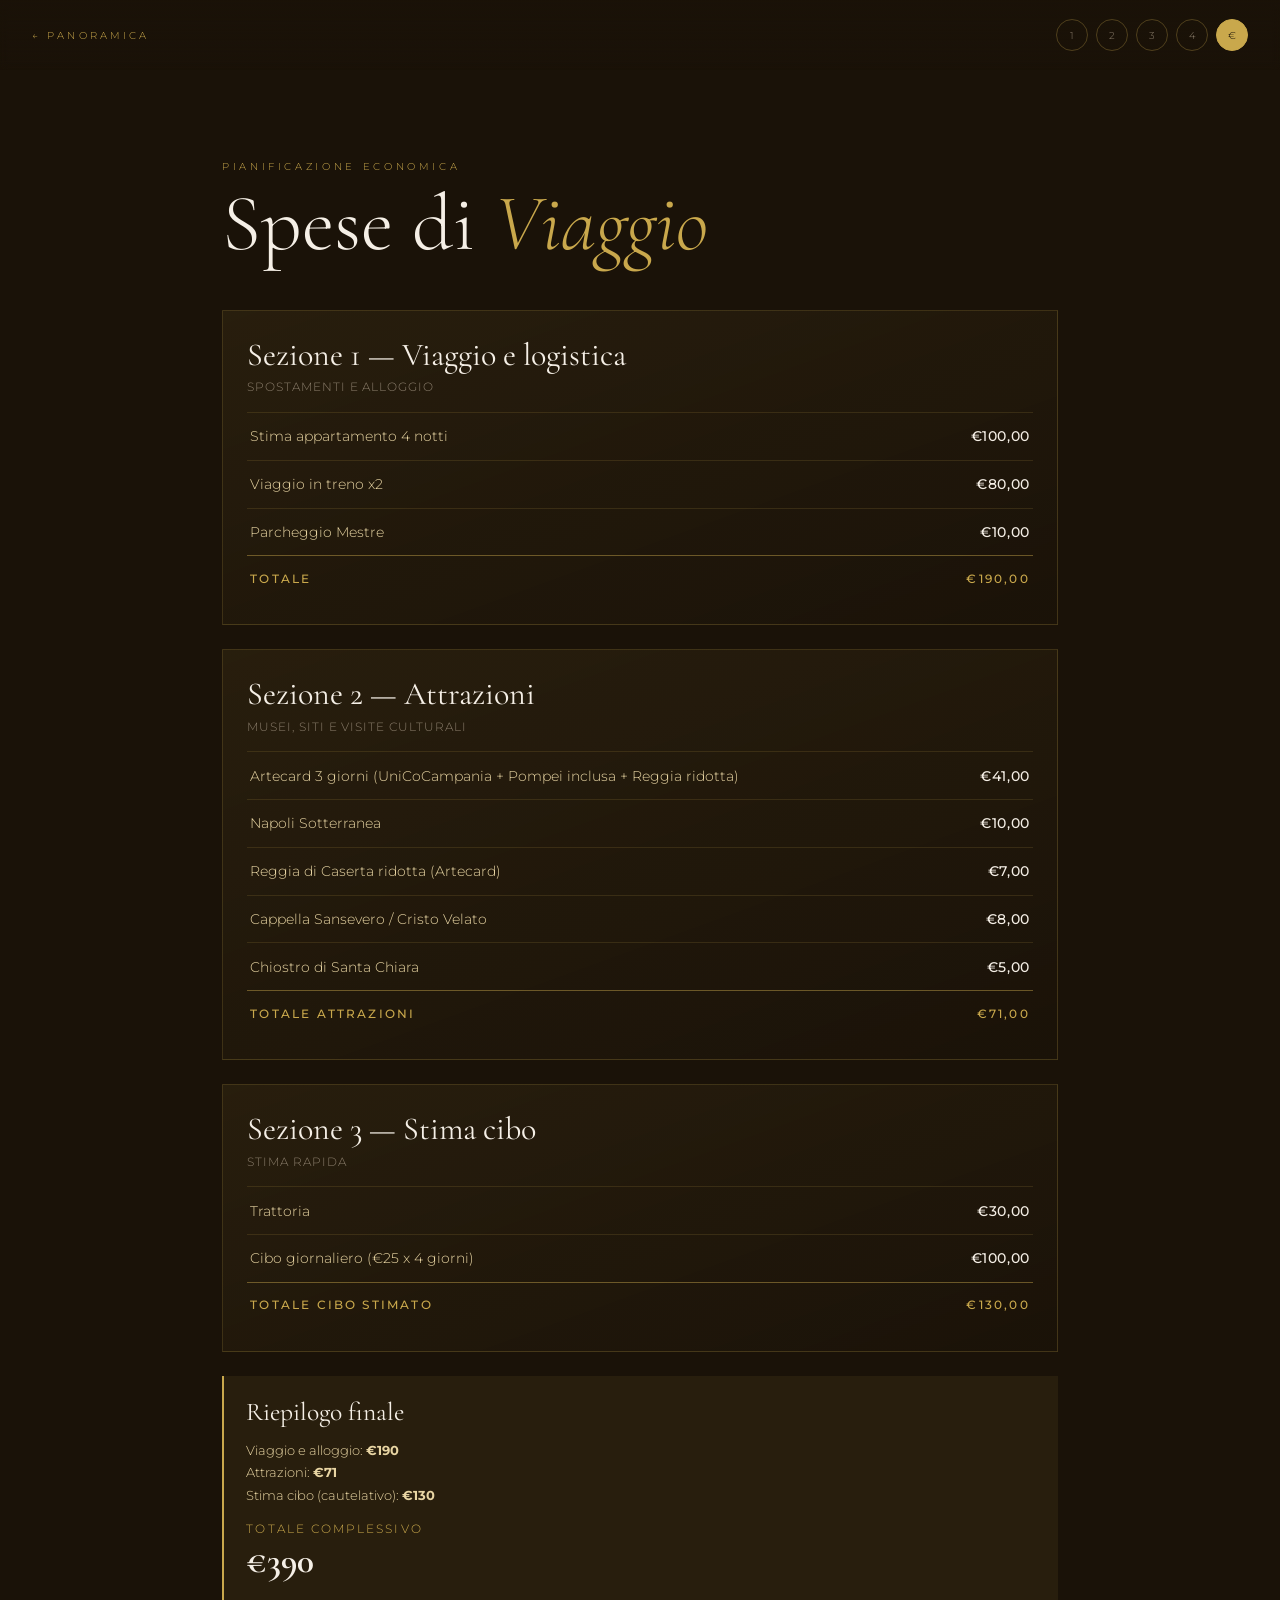
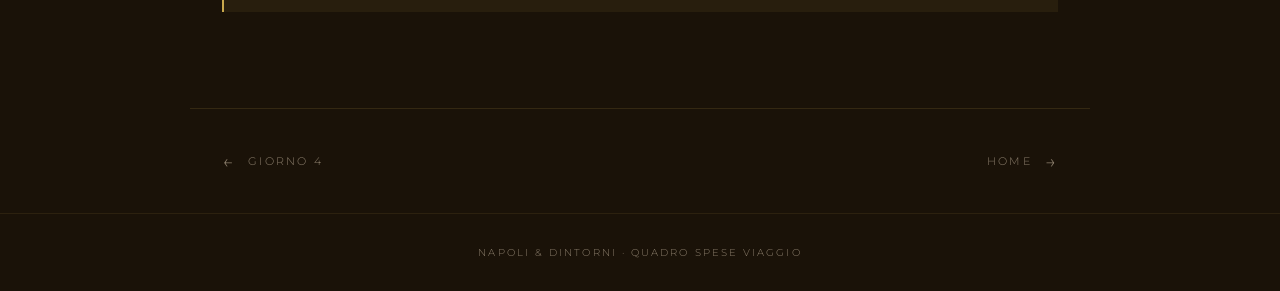
==== files/spese.html @ b8b54634 "Add files via upload" ====
<!DOCTYPE html>
<html lang="it">
<head>
<meta charset="UTF-8">
<meta name="viewport" content="width=device-width, initial-scale=1.0">
<title>Spese — Napoli &amp; Dintorni</title>
<link href="https://fonts.googleapis.com/css2?family=Cormorant+Garamond:ital,wght@0,300;0,400;0,600;1,300;1,400&family=Montserrat:wght@300;400;500;600&display=swap" rel="stylesheet">
<link rel="stylesheet" href="shared.css">
<style>
  .spese-hero {
    padding: 10rem 2rem 3rem;
    max-width: 900px;
    margin: 0 auto;
  }

  .spese-hero p {
    font-size: 0.65rem;
    letter-spacing: 0.35em;
    text-transform: uppercase;
    color: var(--gold);
    margin-bottom: 0.8rem;
  }

  .spese-hero h1 {
    font-family: 'Cormorant Garamond', serif;
    font-size: clamp(2.4rem, 7vw, 5rem);
    font-weight: 300;
    line-height: 0.95;
  }

  .spese-hero h1 em {
    font-style: italic;
    color: var(--gold);
  }

  .spese-grid {
    max-width: 900px;
    margin: 0 auto;
    padding: 0 2rem 6rem;
    display: grid;
    gap: 1.5rem;
  }

  .expense-card {
    border: 1px solid rgba(201,168,76,0.2);
    background: linear-gradient(160deg, rgba(201,168,76,0.08), rgba(26,18,8,0.35));
    padding: 1.5rem;
  }

  .expense-card h2 {
    font-family: 'Cormorant Garamond', serif;
    font-size: 2rem;
    font-weight: 400;
    margin-bottom: 0.35rem;
  }

  .expense-card .section-note {
    color: var(--warm-gray);
    font-size: 0.75rem;
    letter-spacing: 0.08em;
    text-transform: uppercase;
    margin-bottom: 1.1rem;
  }

  .expense-table {
    width: 100%;
    border-collapse: collapse;
  }

  .expense-table td {
    border-top: 1px solid rgba(201,168,76,0.15);
    padding: 0.9rem 0.2rem;
    font-size: 0.9rem;
    color: var(--light-gold);
  }

  .expense-table td:last-child {
    text-align: right;
    color: var(--cream);
    font-weight: 500;
    letter-spacing: 0.04em;
    white-space: nowrap;
  }

  .expense-table tr.total-row td {
    border-top: 1px solid rgba(201,168,76,0.45);
    color: var(--gold);
    font-weight: 500;
    text-transform: uppercase;
    font-size: 0.76rem;
    letter-spacing: 0.18em;
  }

  .expense-table tr.blank td:last-child {
    color: rgba(245,239,230,0.45);
    letter-spacing: 0.12em;
  }

  .summary-box {
    border-left: 2px solid var(--gold);
    background: rgba(201,168,76,0.08);
    padding: 1.3rem 1.4rem;
  }

  .summary-box h3 {
    font-family: 'Cormorant Garamond', serif;
    font-size: 1.6rem;
    font-weight: 400;
    margin-bottom: 0.7rem;
  }

  .summary-box p {
    color: var(--light-gold);
    font-size: 0.83rem;
    line-height: 1.7;
  }

  .summary-box .grand-total {
    display: block;
    margin: 1rem 0 0.6rem;
    color: var(--gold);
    letter-spacing: 0.18em;
    text-transform: uppercase;
    font-size: 0.72rem;
  }

  .summary-box .grand-total strong {
    display: block;
    font-family: 'Cormorant Garamond', serif;
    font-size: 2.2rem;
    letter-spacing: 0;
    text-transform: none;
    color: var(--cream);
    margin-top: 0.15rem;
  }

  @media (max-width: 600px) {
    .spese-hero { padding: 8rem 1.2rem 2rem; }
    .spese-grid { padding: 0 1.2rem 4.5rem; }
    .expense-card { padding: 1.2rem; }
  }
</style>
</head>
<body>

<nav class="top-nav">
  <a href="index.html" class="nav-home">← Panoramica</a>
  <div class="nav-days">
    <a href="giorno1.html">1</a>
    <a href="giorno2.html">2</a>
    <a href="giorno3.html">3</a>
    <a href="giorno4.html">4</a>
    <a href="spese.html" class="active">€</a>
  </div>
</nav>

<header class="spese-hero">
  <p>Pianificazione economica</p>
  <h1>Spese di <em>Viaggio</em></h1>
</header>

<main class="spese-grid">
  <section class="expense-card">
    <h2>Sezione 1 — Viaggio e logistica</h2>
    <p class="section-note">Spostamenti e Alloggio</p>
    <table class="expense-table">
      <tr>
        <td>Stima  appartamento 4 notti</td>
        <td>€100,00</td>
      </tr>
      <tr>
        <td>Viaggio in treno x2</td>
        <td>€80,00</td>
      </tr>
      <tr>
        <td>Parcheggio Mestre</td>
        <td>€10,00</td>
      </tr>
      <tr class="total-row">
        <td>Totale</td>
        <td>€190,00</td>
      </tr>
    </table>
  </section>

  <section class="expense-card">
    <h2>Sezione 2 — Attrazioni</h2>
    <p class="section-note">Musei, siti e visite culturali</p>
    <table class="expense-table">
      <tr>
        <td>Artecard 3 giorni (UniCoCampania + Pompei inclusa + Reggia ridotta)</td>
        <td>€41,00</td>
      </tr>
      <tr>
        <td>Napoli Sotterranea</td>
        <td>€10,00</td>
      </tr>
      <tr>
        <td>Reggia di Caserta ridotta (Artecard)</td>
        <td>€7,00</td>
      </tr>
      <tr>
        <td>Cappella Sansevero / Cristo Velato</td>
        <td>€8,00</td>
      </tr>
      <tr>
        <td>Chiostro di Santa Chiara</td>
        <td>€5,00</td>
      </tr>
      <tr class="total-row">
        <td>Totale attrazioni</td>
        <td>€71,00</td>
      </tr>
    </table>
  </section>

  <section class="expense-card">
    <h2>Sezione 3 — Stima cibo</h2>
    <p class="section-note">Stima rapida</p>
    <table class="expense-table">
      <tr>
        <td>Trattoria</td>
        <td>€30,00</td>
      </tr>
      <tr>
        <td>Cibo giornaliero (€25 x 4 giorni)</td>
        <td>€100,00</td>
      </tr>
      <tr class="total-row">
        <td>Totale cibo stimato</td>
        <td>€130,00</td>
      </tr>
    </table>
  </section>

  <aside class="summary-box">
    <h3>Riepilogo finale</h3>
    <p>Viaggio e alloggio: <strong>€190</strong><br>Attrazioni: <strong>€71</strong><br>Stima cibo (cautelativo): <strong>€130</strong></p>
    <span class="grand-total">Totale complessivo<strong>€390</strong></span>
  </aside>
</main>

<div class="bottom-nav">
  <a href="giorno4.html" class="prev">Giorno 4</a>
  <a href="index.html" class="next">Home</a>
</div>

<footer>
  <p>Napoli &amp; Dintorni · Quadro spese viaggio</p>
</footer>

</body>
</html>
---- files/shared.css ----
/* shared.css — Napoli Viaggio */
:root {
  --cream: #F5EFE6;
  --dark: #1A1208;
  --gold: #C9A84C;
  --rust: #B85C30;
  --warm-gray: #8A7D6B;
  --light-gold: #E8D5A3;
}

* { margin: 0; padding: 0; box-sizing: border-box; }

body {
  background: var(--dark);
  color: var(--cream);
  font-family: 'Montserrat', sans-serif;
  font-weight: 300;
  overflow-x: hidden;
}

/* NAV */
.top-nav {
  position: fixed;
  top: 0; left: 0; right: 0;
  z-index: 100;
  display: flex;
  align-items: center;
  justify-content: space-between;
  padding: 1.2rem 2rem;
  background: linear-gradient(to bottom, rgba(26,18,8,0.9), transparent);
  backdrop-filter: blur(4px);
}

.nav-home {
  font-size: 0.65rem;
  letter-spacing: 0.3em;
  text-transform: uppercase;
  color: var(--gold);
  text-decoration: none;
  transition: opacity 0.3s;
}
.nav-home:hover { opacity: 0.7; }

.nav-days {
  display: flex;
  gap: 0.5rem;
}

.nav-days a {
  width: 32px; height: 32px;
  border: 1px solid rgba(201,168,76,0.3);
  border-radius: 50%;
  display: flex; align-items: center; justify-content: center;
  font-size: 0.65rem;
  color: var(--warm-gray);
  text-decoration: none;
  transition: all 0.3s;
}

.nav-days a.active {
  background: var(--gold);
  border-color: var(--gold);
  color: var(--dark);
}

.nav-days a:hover:not(.active) {
  border-color: var(--gold);
  color: var(--gold);
}

/* PAGE HERO */
.page-hero {
  position: relative;
  height: 75vh;
  min-height: 400px;
  display: flex;
  align-items: flex-end;
  padding: 4rem 3rem;
  overflow: hidden;
}

.page-hero-bg {
  position: absolute; inset: 0;
  background-size: cover;
  background-position: center;
  transform: scale(1.05);
  animation: heroZoom 10s ease-out forwards;
}

@keyframes heroZoom {
  from { transform: scale(1.05); }
  to   { transform: scale(1.0); }
}

.page-hero-bg::after {
  content: '';
  position: absolute; inset: 0;
  background: linear-gradient(to top, rgba(26,18,8,1) 0%, rgba(26,18,8,0.4) 50%, rgba(26,18,8,0.1) 100%);
}

.page-hero-content {
  position: relative;
  z-index: 2;
  animation: fadeUp 0.9s ease-out 0.2s both;
}

@keyframes fadeUp {
  from { opacity: 0; transform: translateY(30px); }
  to   { opacity: 1; transform: translateY(0); }
}

.day-eyebrow {
  font-size: 0.65rem;
  letter-spacing: 0.4em;
  color: var(--gold);
  text-transform: uppercase;
  margin-bottom: 0.8rem;
  display: block;
}

.page-hero h1 {
  font-family: 'Cormorant Garamond', serif;
  font-size: clamp(2.8rem, 7vw, 6rem);
  font-weight: 300;
  line-height: 0.95;
  letter-spacing: -0.02em;
}

.page-hero h1 em {
  font-style: italic;
  color: var(--gold);
}

/* CONTENT */
.day-content {
  max-width: 900px;
  margin: 0 auto;
  padding: 4rem 2rem 8rem;
}

/* FASCIA ORARIO */
.fascia {
  margin-bottom: 4rem;
}

.fascia-header {
  display: flex;
  align-items: center;
  gap: 1.5rem;
  margin-bottom: 2rem;
}

.fascia-tag {
  font-size: 0.6rem;
  letter-spacing: 0.35em;
  text-transform: uppercase;
  color: var(--dark);
  background: var(--gold);
  padding: 0.35rem 0.9rem;
  flex-shrink: 0;
}

.fascia-header hr {
  flex: 1;
  border: none;
  border-top: 1px solid rgba(201,168,76,0.2);
}

.fascia h2 {
  font-family: 'Cormorant Garamond', serif;
  font-size: clamp(1.8rem, 4vw, 2.6rem);
  font-weight: 400;
  line-height: 1.1;
  margin-bottom: 0.5rem;
  color: var(--cream);
}

.fascia-desc {
  color: var(--warm-gray);
  font-size: 0.85rem;
  line-height: 1.8;
  max-width: 600px;
  margin-bottom: 1.5rem;
}

.fascia-desc-wide {
  max-width: 900px;
}

/* LOCATION CARDS */
.locations {
  display: grid;
  grid-template-columns: repeat(auto-fit, minmax(260px, 1fr));
  gap: 1px;
  margin-top: 1.5rem;
}

.loc-card {
  position: relative;
  overflow: hidden;
  aspect-ratio: 4/3;
}

.loc-card img {
  width: 100%; height: 100%;
  object-fit: cover;
  filter: brightness(0.75);
  transition: transform 0.7s ease, filter 0.5s ease;
}

.loc-card:hover img {
  transform: scale(1.05);
  filter: brightness(0.55);
}

.loc-card-info {
  position: absolute;
  bottom: 0; left: 0; right: 0;
  padding: 1.5rem;
  background: linear-gradient(to top, rgba(26,18,8,0.95), transparent);
}

.loc-name {
  font-family: 'Cormorant Garamond', serif;
  font-size: 1.4rem;
  font-weight: 400;
  color: var(--cream);
  display: block;
}

.loc-detail {
  font-size: 0.65rem;
  letter-spacing: 0.2em;
  text-transform: uppercase;
  color: var(--gold);
  margin-top: 0.2rem;
  display: block;
}

/* INFO BOX */
.info-box {
  border-left: 2px solid var(--gold);
  padding: 1rem 1.5rem;
  background: rgba(201,168,76,0.07);
  margin-top: 1.5rem;
  font-size: 0.8rem;
  color: var(--light-gold);
  line-height: 1.8;
}

.info-box strong {
  color: var(--gold);
  font-weight: 500;
  letter-spacing: 0.05em;
}

/* BOTTOM NAV */
.bottom-nav {
  display: flex;
  justify-content: space-between;
  align-items: center;
  border-top: 1px solid rgba(201,168,76,0.15);
  padding: 2.5rem 2rem;
  max-width: 900px;
  margin: 0 auto;
}

.bottom-nav a {
  display: flex;
  align-items: center;
  gap: 0.8rem;
  text-decoration: none;
  font-size: 0.7rem;
  letter-spacing: 0.2em;
  text-transform: uppercase;
  color: var(--warm-gray);
  transition: color 0.3s;
}

.bottom-nav a:hover { color: var(--gold); }

.bottom-nav a.prev::before { content: '←'; font-size: 1.2rem; }
.bottom-nav a.next::after  { content: '→'; font-size: 1.2rem; }

footer {
  border-top: 1px solid rgba(201,168,76,0.1);
  padding: 2rem;
  text-align: center;
  color: var(--warm-gray);
  font-size: 0.65rem;
  letter-spacing: 0.2em;
  text-transform: uppercase;
}

@media (max-width: 600px) {
  .page-hero { padding: 2rem 1.5rem; }
  .day-content { padding: 2.5rem 1.2rem 5rem; }
  .top-nav { padding: 1rem 1.2rem; }
}
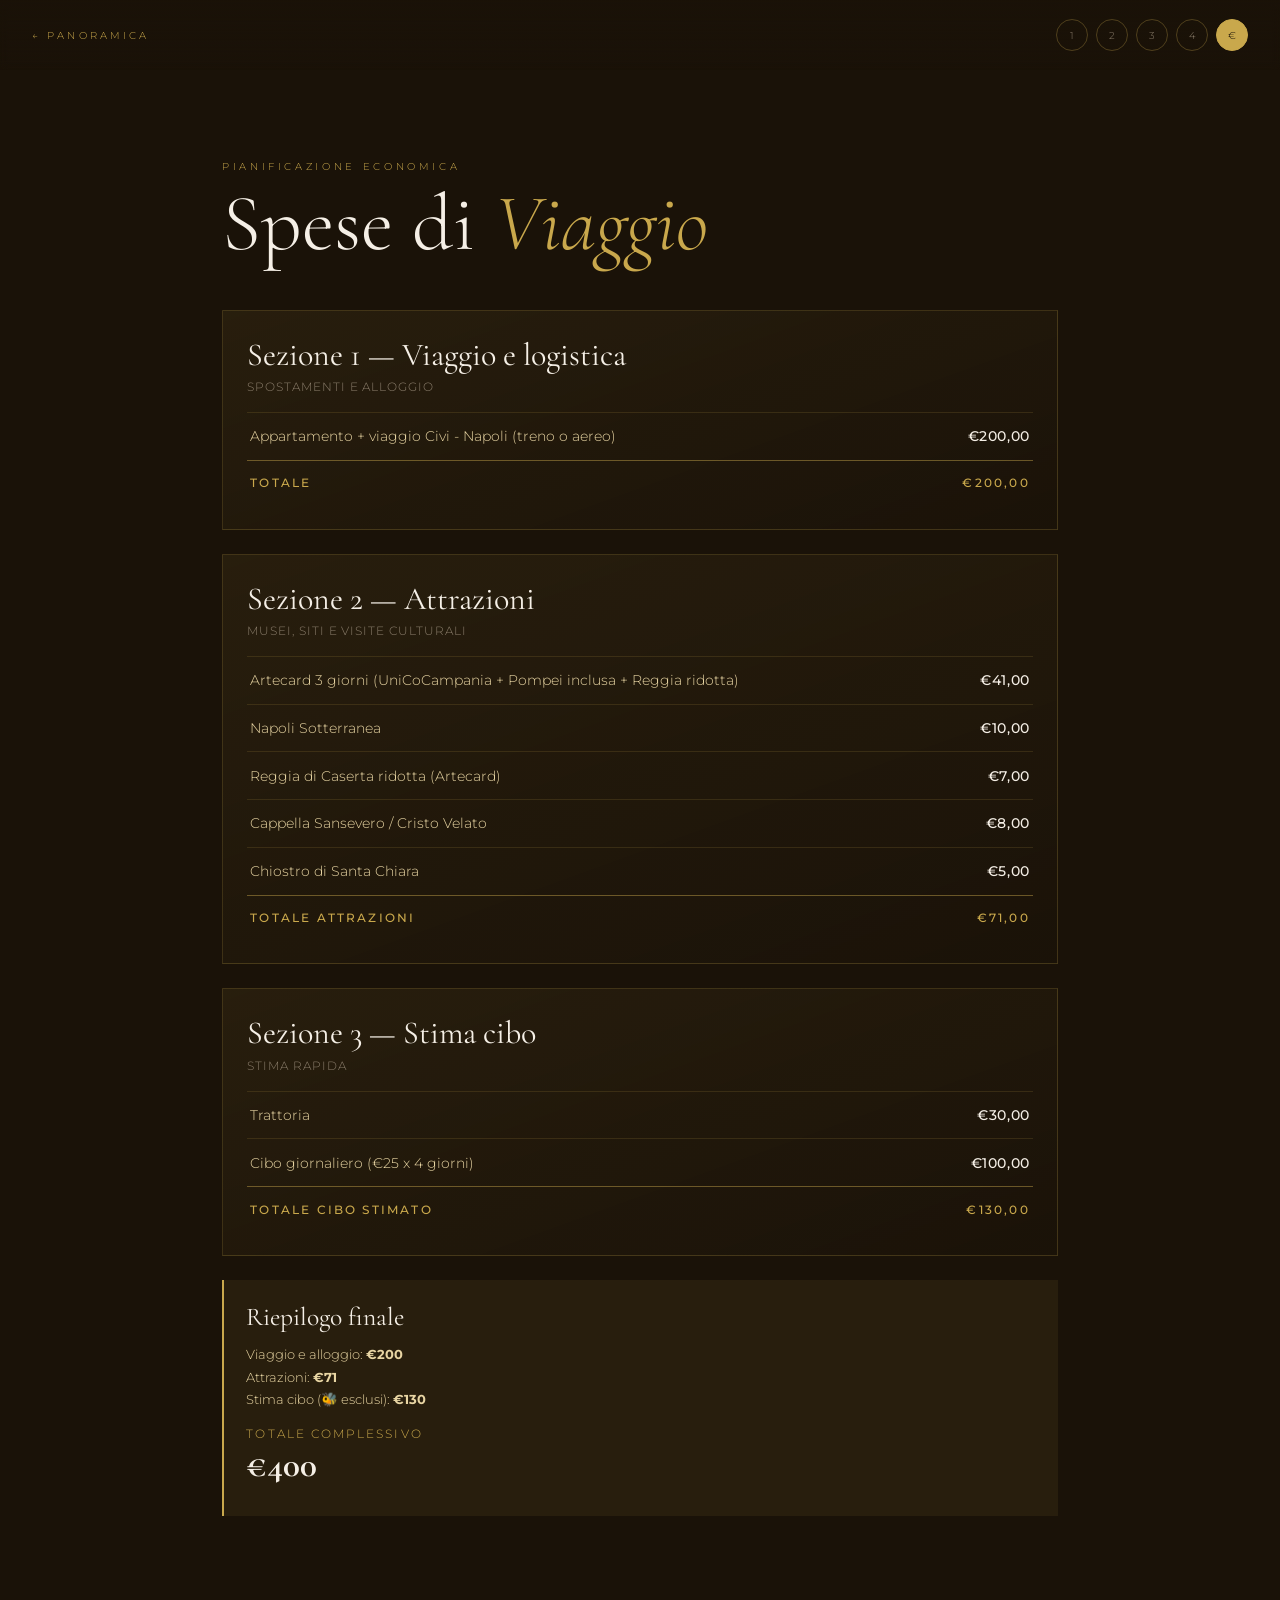
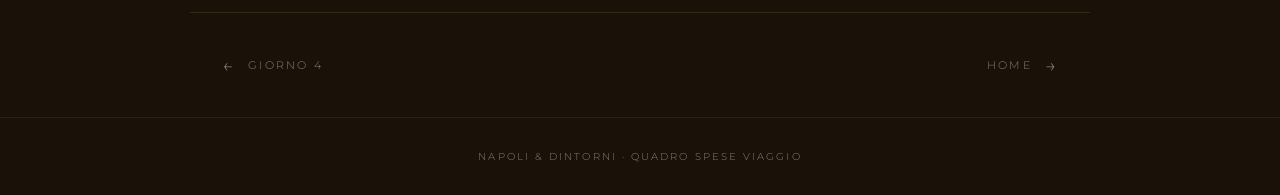
==== commit a5690667: "Update expense details and total amounts in spese.html" ====
--- a/files/spese.html
+++ b/files/spese.html
@@ -165,20 +165,12 @@
     <p class="section-note">Spostamenti e Alloggio</p>
     <table class="expense-table">
       <tr>
-        <td>Stima  appartamento 4 notti</td>
-        <td>€100,00</td>
-      </tr>
-      <tr>
-        <td>Viaggio in treno x2</td>
-        <td>€80,00</td>
-      </tr>
-      <tr>
-        <td>Parcheggio Mestre</td>
-        <td>€10,00</td>
+        <td>Appartamento + viaggio Civi - Napoli (treno o aereo)</td>
+        <td>€200,00</td>
       </tr>
       <tr class="total-row">
         <td>Totale</td>
-        <td>€190,00</td>
+        <td>€200,00</td>
       </tr>
     </table>
   </section>
@@ -235,8 +227,8 @@
 
   <aside class="summary-box">
     <h3>Riepilogo finale</h3>
-    <p>Viaggio e alloggio: <strong>€190</strong><br>Attrazioni: <strong>€71</strong><br>Stima cibo (cautelativo): <strong>€130</strong></p>
-    <span class="grand-total">Totale complessivo<strong>€390</strong></span>
+    <p>Viaggio e alloggio: <strong>€200</strong><br>Attrazioni: <strong>€71</strong><br>Stima cibo (🐝 esclusi): <strong>€130</strong></p>
+    <span class="grand-total">Totale complessivo<strong>€400</strong></span>
   </aside>
 </main>
 
